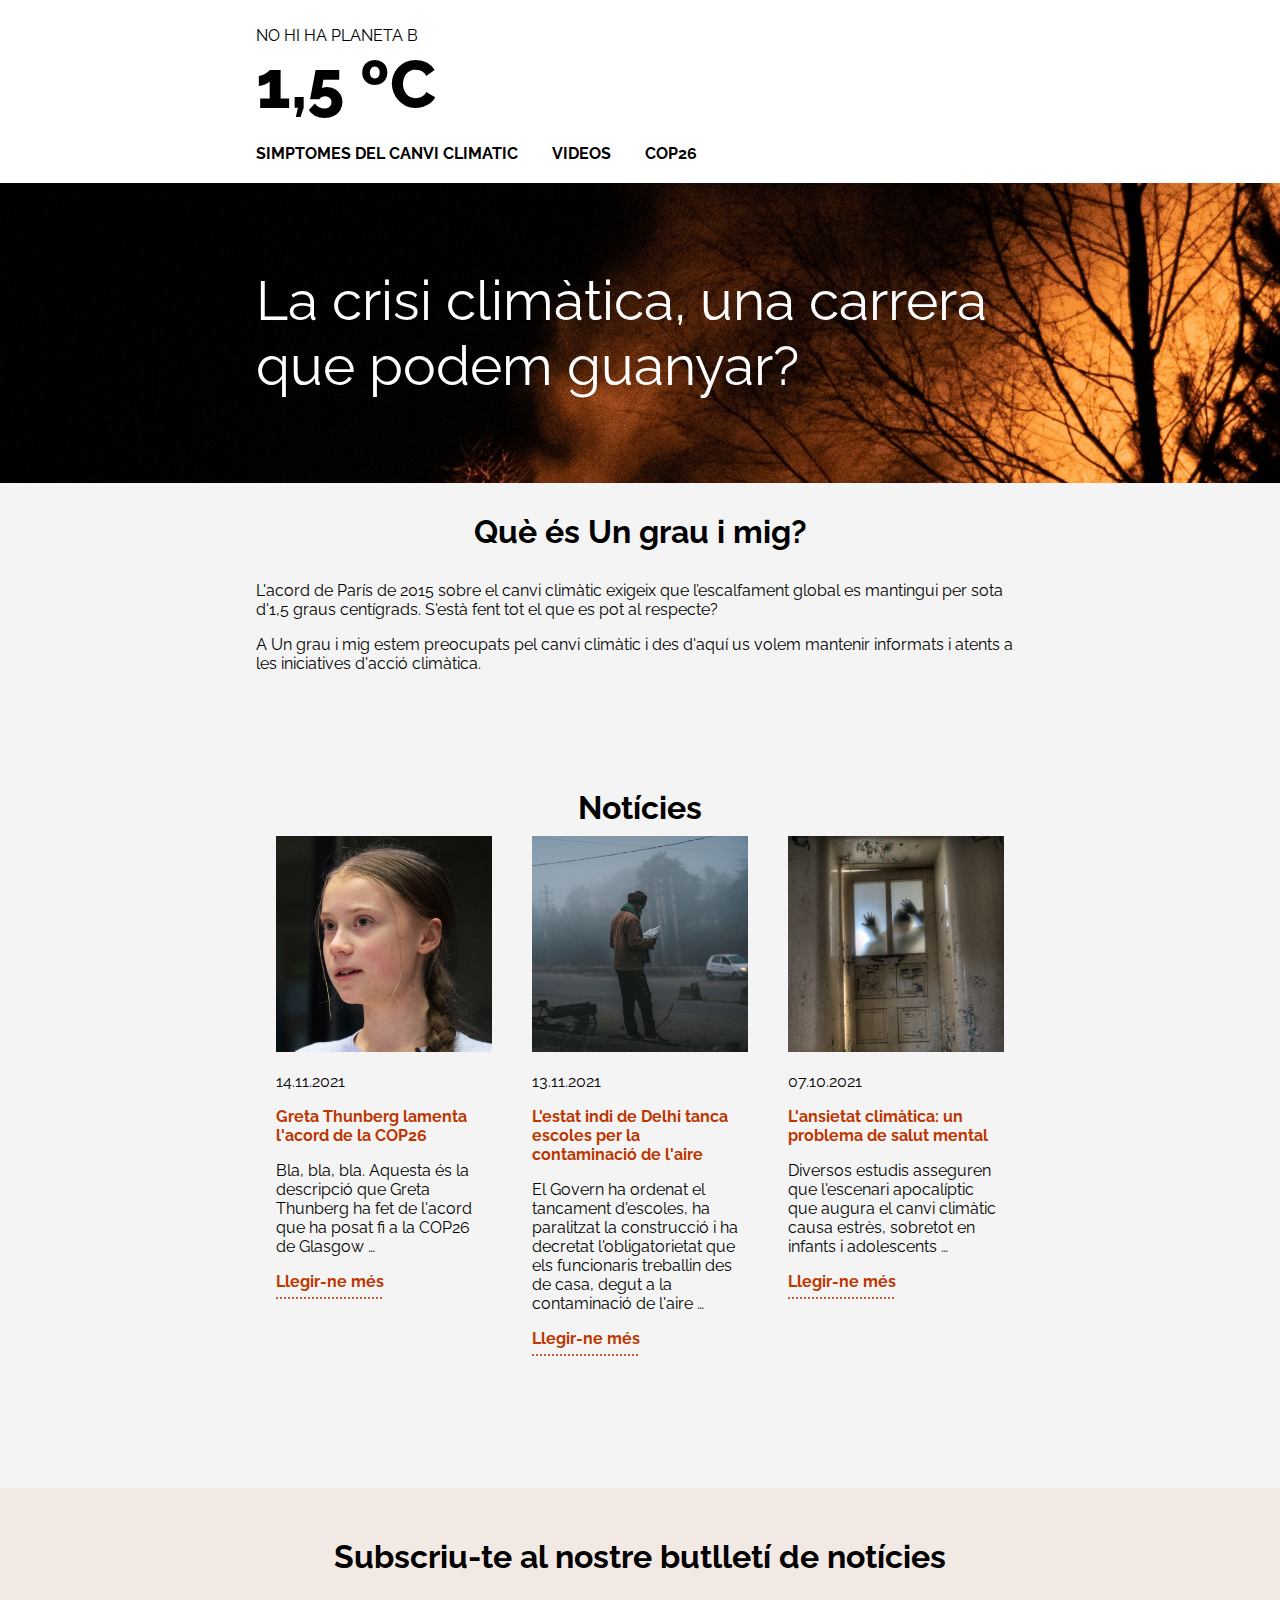
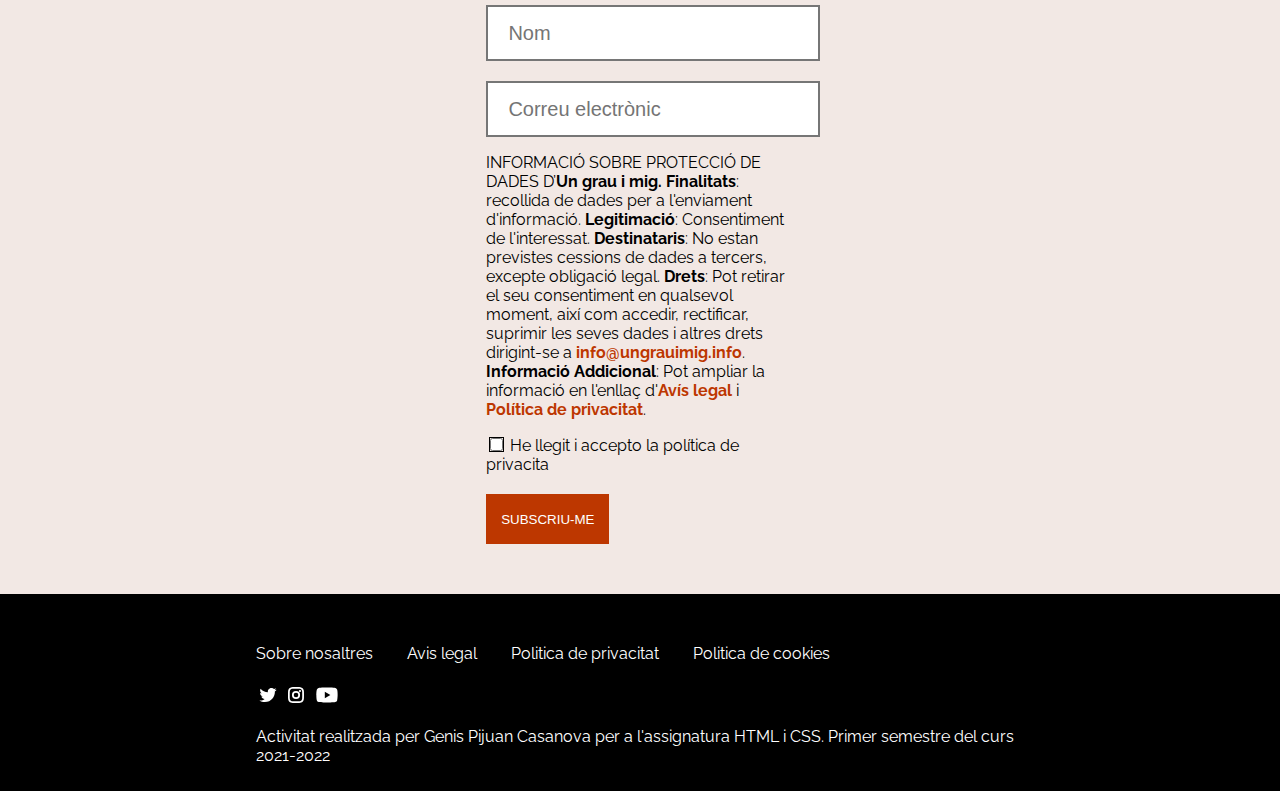
==== index.html @ 016f0b59 "Add files via upload" ====
<!DOCTYPE html>
<html lang="ca">
<head>
	<title>index</title>
	<meta charset="utf-8">
	<link rel="stylesheet" type="text/css" href="css/estils.css">
	<link href="https://fonts.googleapis.com/css2?family=Raleway:ital,wght@0,400;0,600;0,800;1,400&display=swap" rel="stylesheet">
</head>
<body>
	<header>
		<div class="web-resize">
			<div class="noplaneta">
				<p>NO HI HA PLANETA B</p>
			</div>
			<div class="temp">
				<a href="index.html">1,5 ºC</a>
			</div>
			<nav>
				<ul>
					<li><a href="simptomes.html">SIMPTOMES DEL CANVI CLIMATIC</a></li>
					<li><a href="videos.html">VIDEOS</a></li>
					<li><a href="cop26.html">COP26</a></li>
				</ul>
			</nav>
		</div>
	</header>
	<main>
		<div class="index-img">
			<p>La crisi climàtica, una carrera que podem guanyar?</p>
		</div>
		<div class="web-resize">
			<h1>Què és Un grau i mig? </h1>
			<p class="text-left">L'acord de París de 2015 sobre el canvi climàtic exigeix que l’escalfament global es mantingui per sota d'1,5 graus centígrads. S'està fent tot el que es pot al respecte?</p>
			<p class="text-left">A Un grau i mig estem preocupats pel canvi climàtic i des d'aquí us volem mantenir informats i atents a les iniciatives d'acció climàtica.</p>
			<h1 id="padd-top">Notícies</h1>
			<section class="section-index">
				<article class="noticia">
					<img src="img/n-greta-thunberg.jpg" width="100%" alt="Greta Thunberg">
					<p>14.11.2021</p>
					<a href=".html">Greta Thunberg lamenta l'acord de la COP26 </a>
					<p>Bla, bla, bla. Aquesta és la descripció que Greta Thunberg ha fet de l'acord que ha posat fi a la COP26 de Glasgow …</p>
					<a class="mes-link" href="">Llegir-ne més</a>
				</article>
				<article class="noticia">
					<img src="img/n-delhi.jpg" width="100%" alt="Home a la carretera a l'India">
					<p>13.11.2021</p>
					<a href=".html">L'estat indi de Delhi tanca escoles per la contaminació de l'aire</a>
					<p>El Govern ha ordenat el tancament d'escoles, ha paralitzat la construcció i ha decretat l'obligatorietat que els funcionaris treballin des de casa, degut a la contaminació de l'aire …</p>
					<a class="mes-link" href="">Llegir-ne més</a>
				</article class="noticia">
					<div class="noticia">
					<img src="img/n-estres.jpg" width="100%" alt="persona darrera d'una porta">
					<p>07.10.2021</p>
					<a href=".html">L'ansietat climàtica: un problema de salut mental </a>
					<p>Diversos estudis asseguren que l'escenari apocalíptic que augura el canvi climàtic causa estrès, sobretot en infants i adolescents …</p>
					<a class="mes-link" href="">Llegir-ne més</a>
				</article>
			</section>
		</div>
	</main>
	<div class="formulari">
		<h1>Subscriu-te al nostre butlletí de notícies</h1>
		<div class="form-size">
			<div>
				<input type="text" class="form-input" placeholder="Nom" required pattern="[A-Za-z]"/>				
			</div>
			<div>
				<input type="e-mail" class="form-input" placeholder="Correu electrònic" required/>
			</div>				
			<p>INFORMACIÓ SOBRE PROTECCIÓ DE DADES D’<b>Un grau i mig. Finalitats</b>: recollida de dades per a l'enviament d'informació. <b>Legitimació</b>: Consentiment de l'interessat. <b>Destinataris</b>: No estan previstes cessions de dades a tercers, excepte obligació legal. <b>Drets</b>: Pot retirar el seu consentiment en qualsevol moment, així com accedir, rectificar, suprimir les seves dades i altres drets dirigint-se a <a class="link" href=".html">info@ungrauimig.info</a>. <b>Informació Addicional</b>: Pot ampliar la informació en l'enllaç d'<a class="link" href=".html">Avís legal</a> i <a class="link" href=".html">Política de privacitat</a>.</p>
			<input type="checkbox" class="checkbox-input" required>
			<label>He llegit i accepto la política de privacita</label>
			<div>
				<input type="submit" class="button" value="SUBSCRIU-ME">
			</div>
		</div>		
	</div>
	<footer>
		<div class="web-resize">
			<li><a href=".htm">Sobre nosaltres</a></li>
			<li><a href=".html">Avis legal</a></li>
			<li><a href=".html">Politica de privacitat</a></li>
			<li><a href=".html">Politica de cookies</a></li>
			<div class="footer-div">
				<a href=".html"><img src="img/twitter.svg" alt="icona de Twitter"></a>
				<a href=".html"><img src="img/instagram.svg" alt="icona de Instagram"></a>
				<a href=".html"><img src="img/youtube.svg" alt="icona de Youtube"></a>
			</div>
			<p>Activitat realitzada per Genis Pijuan Casanova per a l'assignatura HTML i CSS. Primer semestre del curs 2021-2022</p>
		</div>
	</footer>
</body>
</html>
---- css/estils.css ----
:root {
  --negre: rgb(0, 0, 0);
  --blanc: rgb(255, 255, 255);
  --colorlinks: rgb(189, 55, 0);
  --colormain: rgb(244, 244, 244);
}

body{
    font-family: Raleway;
    margin: unset;
}
ul {
    list-style-type: none;
    margin: 0;
    padding: 0;
    padding-bottom: 20px;
}
a {
    text-decoration:none;
}
header li {
    padding-top: 5px;
    font-weight: bold;
}
header a:hover {
    color: rgba(0,0,0,0.5);
}
header a {
    color:black;
}
footer a{
    color: white;
}
footer a:hover {
    color: var(--colorlinks);
}
footer img:hover {
    opacity: 0.7;
}
footer p{
    color: white;
}
main{
    background-color: var(--colormain);
    text-align: center;
    padding-bottom: 100px;
}
footer {
    background-color: black;
    padding-top: 50px;
    text-decoration-color: white;
    padding-bottom: 10px;
}
h1{
    padding-top: 30px;
    margin-top: 0px;
    padding-bottom: 10px;
}
li {
    display: inline;
    padding-right: 30px;
}
.web-resize{
    margin-left: 20%;
    margin-right: 20%;
}
article{
    background-color: white;
    flex: 200px;
    text-align: center;
}
.footer-div {
    padding-top: 20px;
}
.noplaneta{
    padding-top: 10px;
}
.noplaneta p{
    margin-bottom: unset;
}
.active {
    color: var(--colorlinks);
}
.link {
    color: var(--colorlinks);
    font-weight: bold;
}
.link:hover {
    color: var(--negre);
}


/*----------videos----------*/
.section-videos {
    display: grid;
    grid-template-columns: repeat(2, 1fr);
}
.article-video{
    background-color: white;
    margin-bottom: 40px;
    margin-left: 10px;
    margin-right: 10px;
    text-align: center;
}
.temp{
    font-size: 50pt;
    font-weight: 800;
    font-family: Raleway;
    padding-bottom: 20px;    
}

.embed-container {
    position: relative;
    padding-bottom: 56.25%;
    height: 0;
    overflow: hidden;
}
.embed-container iframe {
    position: absolute;
    top:0;
    left: 0;
    width: 100%;
    height: 100%;
}


/*----------Simptomes----------*/
.article-simptomes{
    display: flex;
    flex-wrap: wrap;
    background-color: white;
    margin-bottom: 20px;
}
.article-simptomes div {
    flex-basis: 1px;
    flex-grow: 1;
}
.seccio-imatge {
    padding: 20px 0px 20px 20px;
}
.seccio-text{
    padding: 20px;
    text-align: left;
}
.seccio-buida {
    background-color: var(--colormain);
}


/*----------cop26----------*/
.section-cop26 {
    display: flex;
    flex-direction: row;
}
.article-cop26 {
    text-align: left;
    background-color: unset;
}
h4 {
    margin-bottom: 0px;
}
.p-cop26 {
    margin-top: 0px;
}
.li-cop26 {
    padding-bottom: 10px;
    display: revert;
}
.box-cop26 {
    background-color: white;
    border-left-style: solid;
    border-left-color: rgb(220,20,60);
    border-left-width: 5px;
    padding: 10px;
    margin-bottom: 30px;
}


/*----------index----------*/
.index-img{
    background-image: url("../img/bg-hero-home.jpg");
    background-size: cover;
    resize: both;
    width: 100%;
    height: 300px;
    display: flex;
    justify-content: center;
    align-content: center;
    flex-direction: column;
    color: white;

}
.index-img p {
    font-size: 55px;
    text-align: left;
    margin-left: 20%;
    margin-right: 20%;
}
.text-left{
    text-align: left;
}
.section-index {
    display: flex;
    flex-direction: row;
}
#padd-top{
    padding-top: 100px;
    margin-bottom: unset;
}
.noticia{
    padding: 0px 20px 40px 20px;
    text-align: left;
    flex: 200px;
    background-color: unset;
}
.noticia a{
    text-align: left;
    color: var(--colorlinks);
    display: block;
    font-weight: bold;
}
.noticia a:hover {
    color: var(--negre);
}
.mes-link{
    text-decoration:underline;
    text-decoration-style: dotted;
    text-underline-offset: 10px;
    color: var(--colorlinks);
    font-weight: bold;
}
.mes-link:hover {
    color: var(--negre);
}
.formulari{
    background-color: rgb(242, 232, 228);
    padding-top: 20px;
    padding-right: 10%;
    padding-left: 10%;
    text-align: left;
}
.form-input {
    width: 100%;
    margin-top: 20px;
    height: 50px;
    font-size: 20px;
    padding-left: 20px;
    border-style: solid;
}
.formulari h1{
    margin-bottom: unset;
    text-align: center;
}
.checkbox-input {
    outline: 1px solid;    
}
.button {
    background-color: var(--colorlinks);
    color: var(--blanc);
    border: unset;
    width: 40%;
    height: 50px;
    margin-top: 20px;
    margin-bottom: 50px;
}
.button:hover {
    background-color: var(--negre);
    color: var(--blanc);
}
.form-size {
    padding-left: 35%;
    padding-right: 35%;
}


@media all and (max-width:767px) {
    body {
        text-align: center;
    }
    main {
        padding: 10px;
        padding-bottom: 40px;
    }
    header {
        position: -webkit-sticky; /* Safari */
        position: sticky;
        top: 0;
        background-color: white;
        z-index: 99;
    }
    .web-resize{
        margin-left: unset;
        margin-right: unset;
    }
    li {
        display: revert;
        padding-right: unset;
    }


    /*----------videos----------*/    
    main .section-videos {
        display: grid;
        grid-template-columns: repeat(1, 1fr);
    }

    /*----------cop26----------*/
    .section-cop26 {
        flex-direction: column;
        padding: 10px;
    }

    /*----------index----------*/
    .section-index {
        display: unset;
    }
    .form-size {
        padding-left: unset;
        padding-right: unset;
    }
    .index-img p {
        text-align: left;
        padding-left: 10px;
        margin-left: unset;
        margin-right: unset;

    }

    /*----------simptomes----------*/
    .article-simptomes {
        display: unset;
        flex-wrap: unset;
    }
    .seccio-text {
        padding-top: unset;
        padding-left: unset;
        padding-right: unset;
    }
    .seccio-imatge {
        padding-bottom: unset;
        padding-left: unset;
    }
}
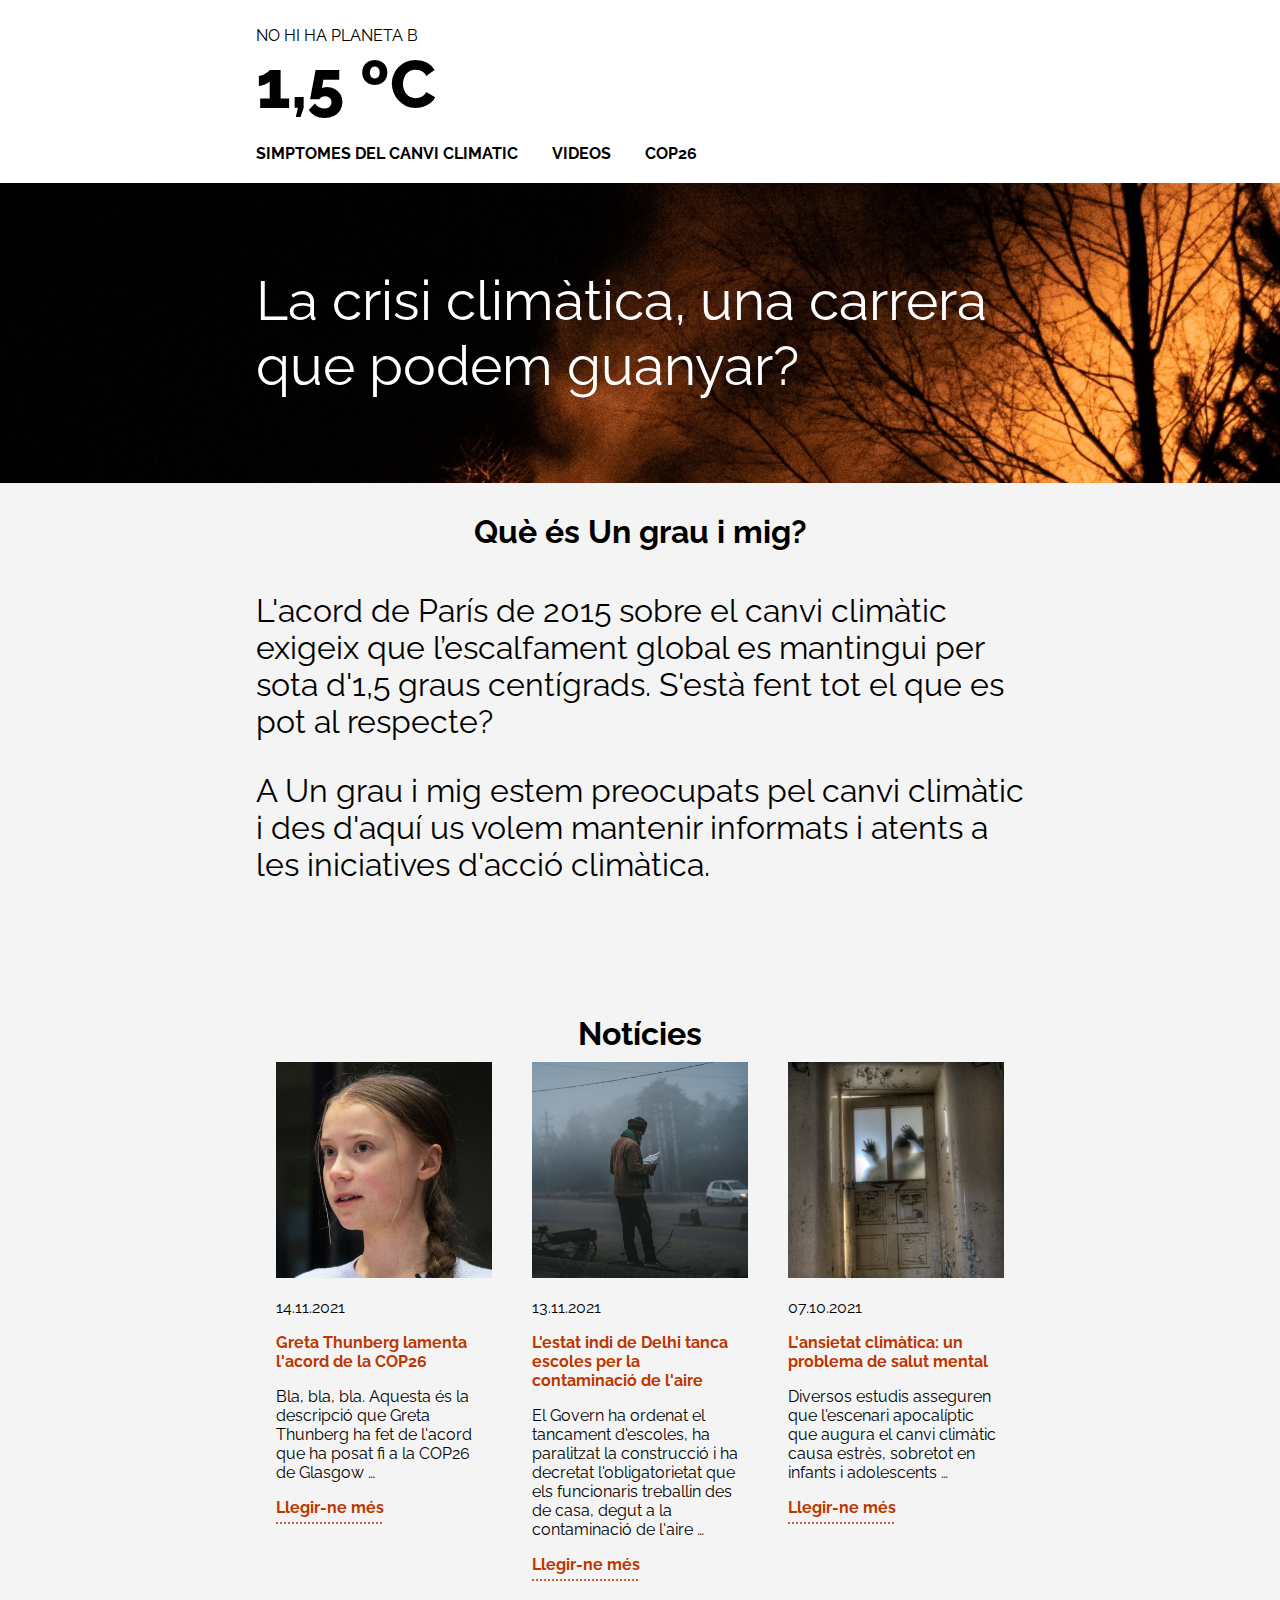
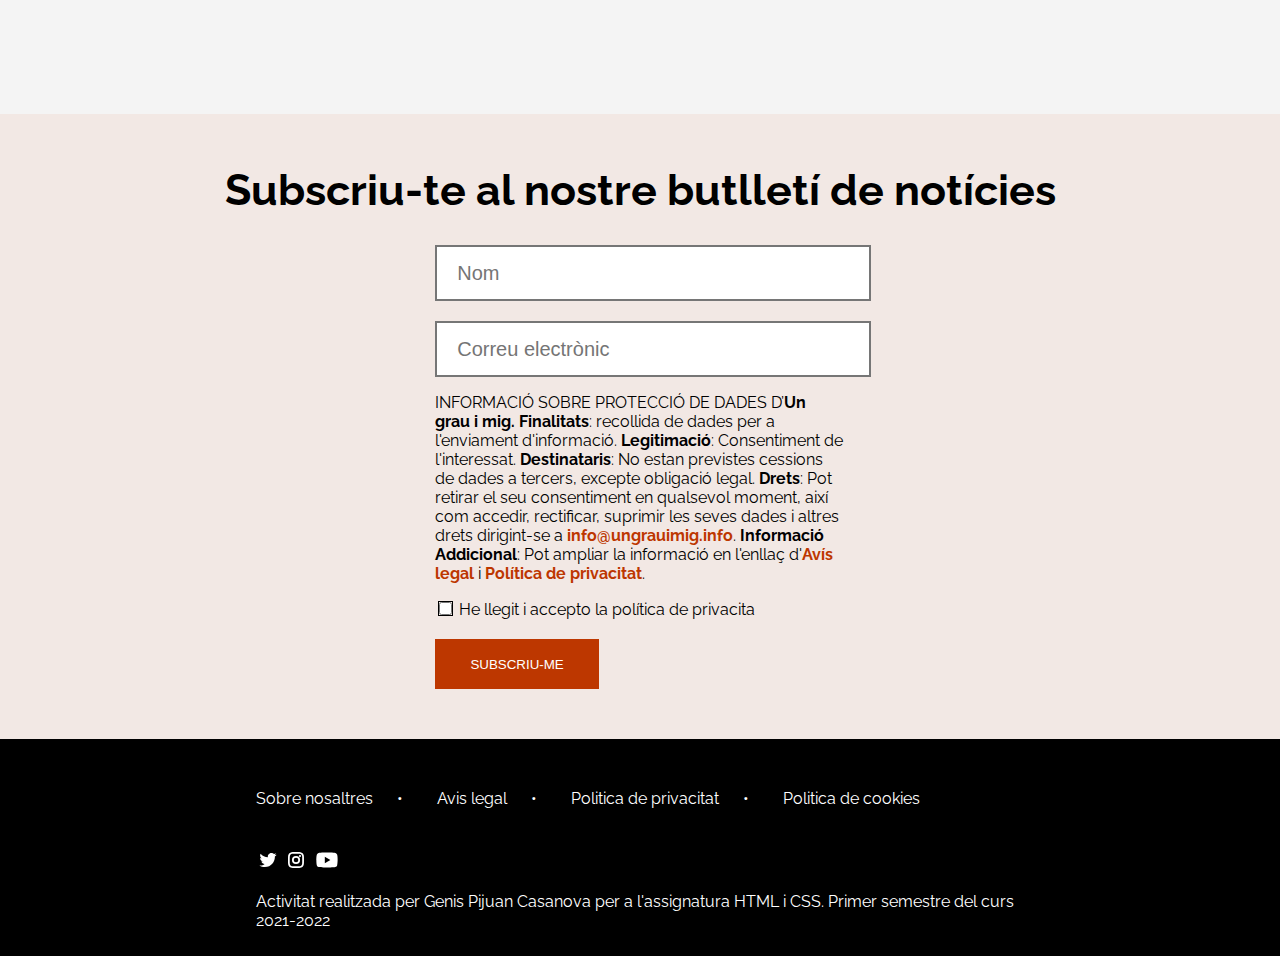
==== commit af94afbd: "Add files via upload" ====
--- a/index.html
+++ b/index.html
@@ -35,21 +35,21 @@
 			<h1 id="padd-top">Notícies</h1>
 			<section class="section-index">
 				<article class="noticia">
-					<img src="img/n-greta-thunberg.jpg" width="100%" alt="Greta Thunberg">
+					<img class="img" src="img/n-greta-thunberg.jpg" alt="Greta Thunberg">
 					<p>14.11.2021</p>
 					<a href=".html">Greta Thunberg lamenta l'acord de la COP26 </a>
 					<p>Bla, bla, bla. Aquesta és la descripció que Greta Thunberg ha fet de l'acord que ha posat fi a la COP26 de Glasgow …</p>
 					<a class="mes-link" href="">Llegir-ne més</a>
 				</article>
 				<article class="noticia">
-					<img src="img/n-delhi.jpg" width="100%" alt="Home a la carretera a l'India">
+					<img class="img" src="img/n-delhi.jpg" alt="Home a la carretera a l'India">
 					<p>13.11.2021</p>
 					<a href=".html">L'estat indi de Delhi tanca escoles per la contaminació de l'aire</a>
 					<p>El Govern ha ordenat el tancament d'escoles, ha paralitzat la construcció i ha decretat l'obligatorietat que els funcionaris treballin des de casa, degut a la contaminació de l'aire …</p>
 					<a class="mes-link" href="">Llegir-ne més</a>
-				</article class="noticia">
-					<div class="noticia">
-					<img src="img/n-estres.jpg" width="100%" alt="persona darrera d'una porta">
+				</article>
+				<article class="noticia">
+					<img class="img" src="img/n-estres.jpg" alt="persona darrera d'una porta">
 					<p>07.10.2021</p>
 					<a href=".html">L'ansietat climàtica: un problema de salut mental </a>
 					<p>Diversos estudis asseguren que l'escenari apocalíptic que augura el canvi climàtic causa estrès, sobretot en infants i adolescents …</p>
@@ -65,7 +65,7 @@
 				<input type="text" class="form-input" placeholder="Nom" required pattern="[A-Za-z]"/>				
 			</div>
 			<div>
-				<input type="e-mail" class="form-input" placeholder="Correu electrònic" required/>
+				<input type="email" class="form-input" placeholder="Correu electrònic" required/>
 			</div>				
 			<p>INFORMACIÓ SOBRE PROTECCIÓ DE DADES D’<b>Un grau i mig. Finalitats</b>: recollida de dades per a l'enviament d'informació. <b>Legitimació</b>: Consentiment de l'interessat. <b>Destinataris</b>: No estan previstes cessions de dades a tercers, excepte obligació legal. <b>Drets</b>: Pot retirar el seu consentiment en qualsevol moment, així com accedir, rectificar, suprimir les seves dades i altres drets dirigint-se a <a class="link" href=".html">info@ungrauimig.info</a>. <b>Informació Addicional</b>: Pot ampliar la informació en l'enllaç d'<a class="link" href=".html">Avís legal</a> i <a class="link" href=".html">Política de privacitat</a>.</p>
 			<input type="checkbox" class="checkbox-input" required>
@@ -77,10 +77,12 @@
 	</div>
 	<footer>
 		<div class="web-resize">
-			<li><a href=".htm">Sobre nosaltres</a></li>
-			<li><a href=".html">Avis legal</a></li>
-			<li><a href=".html">Politica de privacitat</a></li>
-			<li><a href=".html">Politica de cookies</a></li>
+			<ul>
+				<li><a href=".htm">Sobre nosaltres</a></li>
+				<li><a href=".html">Avis legal</a></li>
+				<li><a href=".html">Politica de privacitat</a></li>
+				<li><a href=".html">Politica de cookies</a></li>
+			</ul>
 			<div class="footer-div">
 				<a href=".html"><img src="img/twitter.svg" alt="icona de Twitter"></a>
 				<a href=".html"><img src="img/instagram.svg" alt="icona de Instagram"></a>
--- a/css/estils.css
+++ b/css/estils.css
@@ -51,6 +51,11 @@
     text-decoration-color: white;
     padding-bottom: 10px;
 }
+footer ul li:not(:last-child):after { 
+    content: " \2022";
+    color: var(--blanc);
+    padding-left: 20px;  
+}
 h1{
     padding-top: 30px;
     margin-top: 0px;
@@ -87,6 +92,16 @@
 }
 .link:hover {
     color: var(--negre);
+}
+.img {
+    width: 100%;
+}
+.img-full {
+    width: 100%;
+    height: 100%;
+}
+iframe {
+    border: 0px;
 }
 
 
@@ -198,6 +213,7 @@
 }
 .text-left{
     text-align: left;
+    font-size: 2rem;
 }
 .section-index {
     display: flex;
@@ -250,6 +266,7 @@
 .formulari h1{
     margin-bottom: unset;
     text-align: center;
+    font-size: 2.7rem;
 }
 .checkbox-input {
     outline: 1px solid;    
@@ -268,8 +285,8 @@
     color: var(--blanc);
 }
 .form-size {
-    padding-left: 35%;
-    padding-right: 35%;
+    padding-left: 30%;
+    padding-right: 30%;
 }
 
 
@@ -297,6 +314,10 @@
         padding-right: unset;
     }
 
+    footer ul li:not(:last-child):after { 
+        content: unset;
+    }
+
 
     /*----------videos----------*/    
     main .section-videos {
@@ -328,8 +349,9 @@
 
     /*----------simptomes----------*/
     .article-simptomes {
-        display: unset;
+        display: revert;
         flex-wrap: unset;
+        padding: 10px;
     }
     .seccio-text {
         padding-top: unset;
